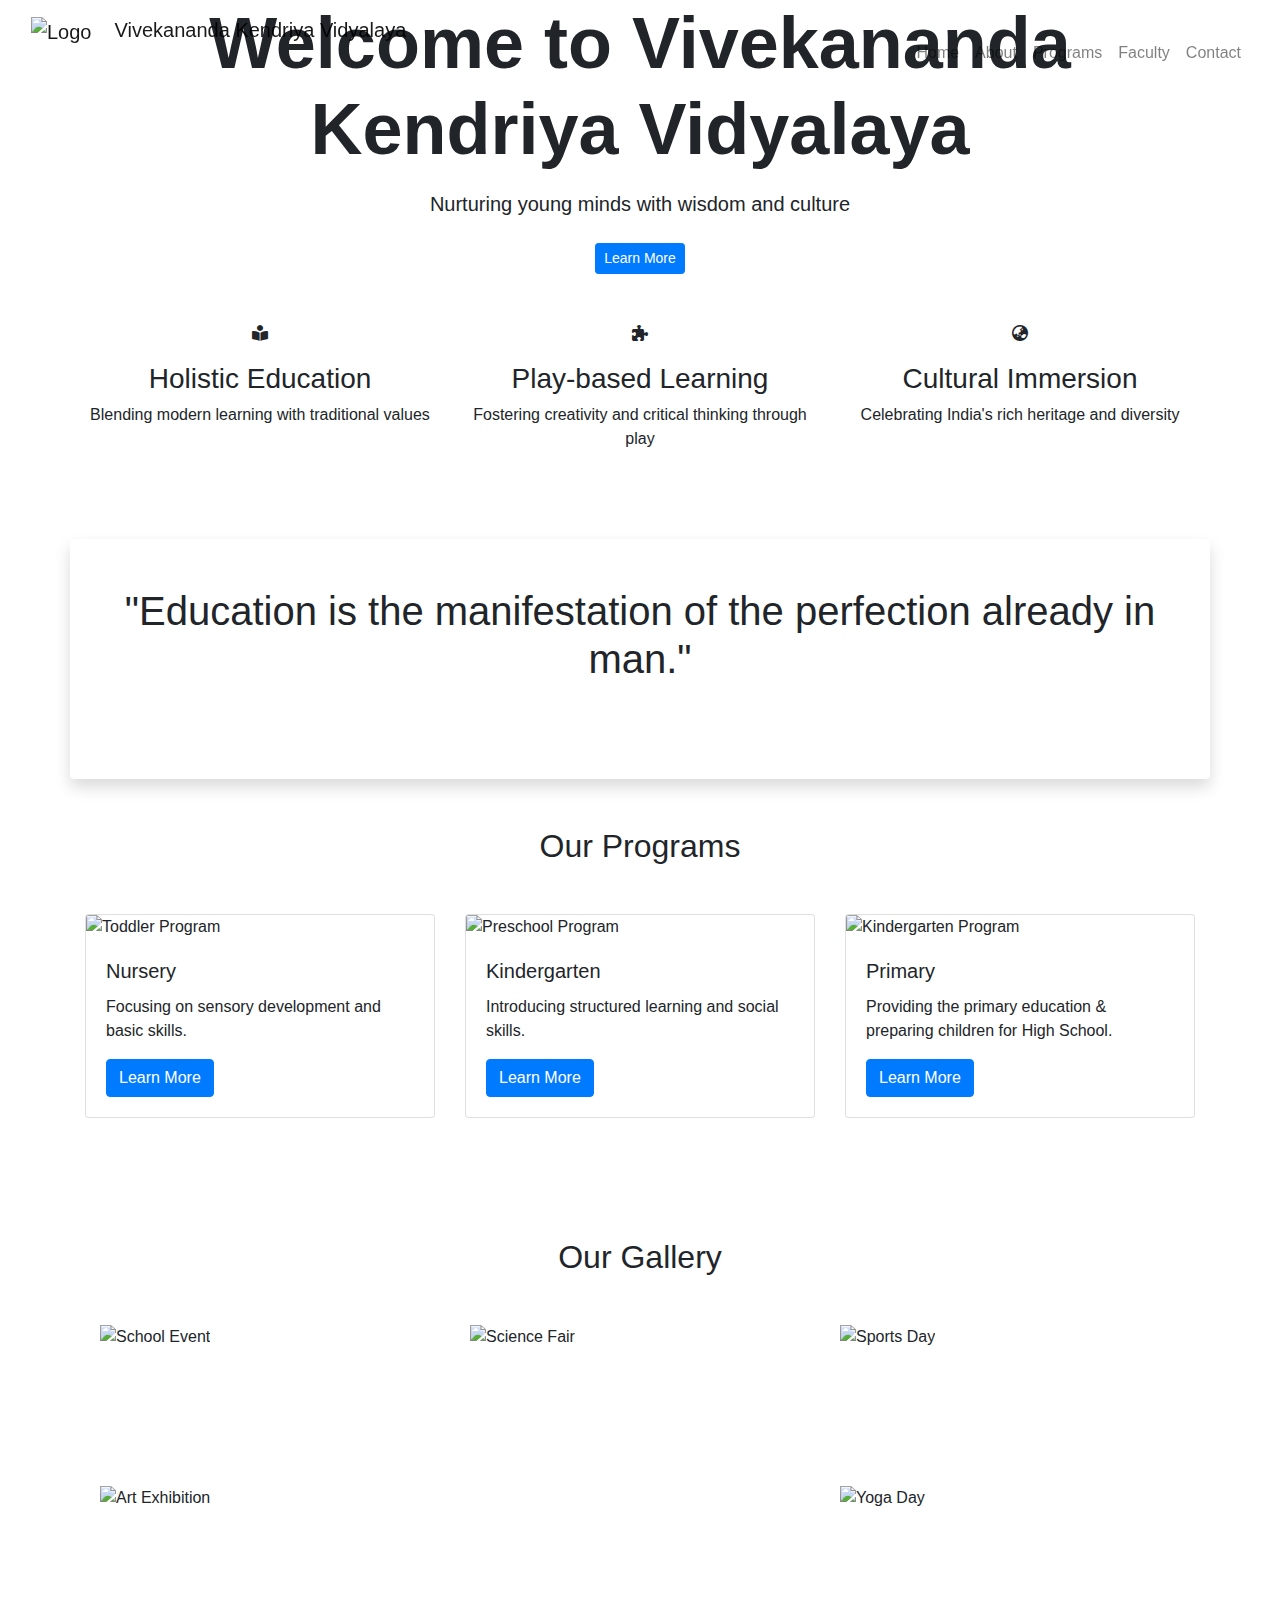
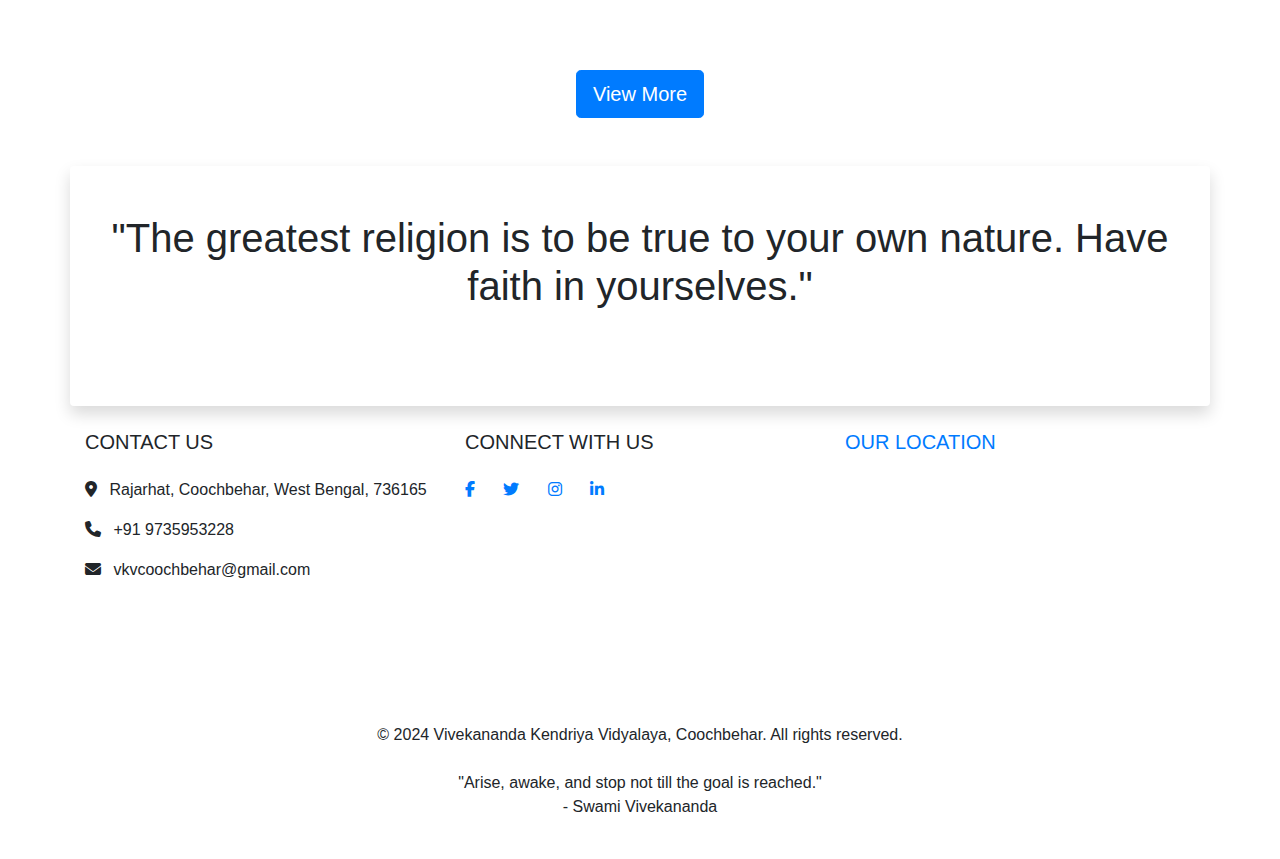
==== index.html @ 0ef0ac47 "first commit" ====
<!DOCTYPE html>
<html lang="en">

<head>
    <meta charset="UTF-8">
    <meta name="viewport" content="width=device-width, initial-scale=1.0">
    <title>Vivekananda Kendriya Vidyalaya</title>
    <link href="https://cdnjs.cloudflare.com/ajax/libs/font-awesome/6.4.0/css/all.min.css" rel="stylesheet">
    <link href="https://cdn.jsdelivr.net/npm/bootstrap@5.3.3/dist/css/bootstrap.min.css" rel="stylesheet"
        integrity="sha384-QWTKZyjpPEjISv5WaRU9OFeRpok6YctnYmDr5pNlyT2bRjXh0JMhjY6hW+ALEwIH" crossorigin="anonymous">
    <link href="https://stackpath.bootstrapcdn.com/bootstrap/4.5.2/css/bootstrap.min.css" rel="stylesheet">
    <link rel="stylesheet" href="homePageStyle.css">
</head>

<body>
    <nav class="navbar navbar-expand-lg navbar-light fixed-top">
        <div class="container-fluid">
            <a class="navbar-brand" href="#">
                <img src="img\logo.png" alt="Logo" width="70"
                    height="75" class="d-inline-block align-text-top me-2">
                <span class="align-middle">Vivekananda Kendriya Vidyalaya</span>
            </a>
            <button class="navbar-toggler" type="button" data-bs-toggle="collapse" data-bs-target="#navbarNav">
                <span class="navbar-toggler-icon"></span>
            </button>
            <div class="collapse navbar-collapse" id="navbarNav">
                <ul class="navbar-nav ms-auto">
                    <li class="nav-item"><a class="nav-link" href="#">Home</a></li>
                    <li class="nav-item"><a class="nav-link" href="#">About</a></li>
                    <li class="nav-item"><a class="nav-link" href="#">Programs</a></li>
                    <li class="nav-item"><a class="nav-link" href="#">Faculty</a></li>
                    <li class="nav-item"><a class="nav-link"
                            href="https://docs.google.com/forms/d/e/1FAIpQLSfdEMUhBcVV6BAJ_6VXH_jS7mNo1X9liN3u7EFNSKw43FBVNw/viewform">Contact</a>
                    </li>
                </ul>
            </div>
        </div>
    </nav>

    <header class="hero">
        <div class="container text-center">
            <h1 class="display-3 fw-bold mb-3">Welcome to Vivekananda Kendriya Vidyalaya</h1>
            <p class="lead mb-4">Nurturing young minds with wisdom and culture</p>
            <a href="#" class="btn btn-primary btn-sm">Learn More</a>
        </div>
    </header>

    <section class="features py-5">
        <div class="container">
            <div class="row">
                <div class="col-md-4 text-center mb-4">
                    <div class="feature-icon mb-3">
                        <i class="fas fa-book-reader"></i>
                    </div>
                    <h3>Holistic Education</h3>
                    <p>Blending modern learning with traditional values</p>
                </div>
                <div class="col-md-4 text-center mb-4">
                    <div class="feature-icon mb-3">
                        <i class="fas fa-puzzle-piece"></i>
                    </div>
                    <h3>Play-based Learning</h3>
                    <p>Fostering creativity and critical thinking through play</p>
                </div>
                <div class="col-md-4 text-center mb-4">
                    <div class="feature-icon mb-3">
                        <i class="fas fa-globe-asia"></i>
                    </div>
                    <h3>Cultural Immersion</h3>
                    <p>Celebrating India's rich heritage and diversity</p>
                </div>
            </div>
        </div>
    </section>

    <section class="container rounded shadow quote py-5">
        <div class="container text-center">
            <blockquote class="blockquote">
                <p class="mb-0 display-6">"Education is the manifestation of the perfection already in man."</p>
                <footer class="blockquote-footer text-white mt-2">Swami Vivekananda</footer>
            </blockquote>
        </div>
    </section>

    <section class="programs py-5">
        <div class="container">
            <h2 class="text-center mb-5">Our Programs</h2>
            <div class="row">
                <div class="col-md-4 mb-4">
                    <div class="card h-100">
                        <img src="img\cardPhoto1.avif" class="card-img-top" alt="Toddler Program">
                        <div class="card-body">
                            <h5 class="card-title">Nursery</h5>
                            <p class="card-text">Focusing on sensory development and basic skills.</p>
                            <a href="#" class="btn btn-primary">Learn More</a>
                        </div>
                    </div>
                </div>
                <div class="col-md-4 mb-4">
                    <div class="card h-100">
                        <img src="img\cardPhoto2.jpg" class="card-img-top" alt="Preschool Program">
                        <div class="card-body">
                            <h5 class="card-title">Kindergarten</h5>
                            <p class="card-text">Introducing structured learning and social skills.</p>
                            <a href="#" class="btn btn-primary">Learn More</a>
                        </div>
                    </div>
                </div>
                <div class="col-md-4 mb-4">
                    <div class="card h-100">
                        <img src="img\cardPhoto4.jpg" class="card-img-top" alt="Kindergarten Program">
                        <div class="card-body">
                            <h5 class="card-title">Primary</h5>
                            <p class="card-text">Providing the primary education & preparing children for High School.
                            </p>
                            <a href="#" class="btn btn-primary">Learn More</a>
                        </div>
                    </div>
                </div>
            </div>
        </div>
    </section>

    <section class="container gallery-section py-5">
        <div class="container">
            <h2 class="text-center mb-5">Our Gallery</h2>
            <div class="row g-4">
                <div class="col-md-6 col-lg-4">
                    <div class="gallery-item overflow-hidden h-100">
                        <img src="img\vkvPhoto4.jpg" class="img-fluid w-100 h-100 object-fit-cover" alt="School Event">
                        <div class="gallery-caption p-3">
                            <h5 class="text-white mb-2">Creative Learning</h5>
                            <p class="text-white-50 mb-0">Experiencing the creativity in simple arts.</p>
                        </div>
                    </div>
                </div>
                <div class="col-md-6 col-lg-4">
                    <div class="gallery-item overflow-hidden">
                        <img src="img\vkvPhoto2.jpg" class="img-fluid w-100" alt="Science Fair">
                        <div class="gallery-caption p-3">
                            <h5 class="text-white mb-2">Plantation</h5>
                            <p class="text-white-50 mb-0">Students encouraging plantation for green earth.</p>
                        </div>
                    </div>
                </div>
                <div class="col-md-6 col-lg-4">
                    <div class="gallery-item overflow-hidden">
                        <img src="img\vkvPhoto3.jpg" class="img-fluid w-100" alt="Sports Day">
                        <div class="gallery-caption p-3">
                            <h5 class="text-white mb-2">Outdoor activities</h5>
                            <p class="text-white-50 mb-0">Students taking part in nourishing the plant saplings.</p>
                        </div>
                    </div>
                </div>
                <div class="col-md-6 col-lg-8">
                    <div class="gallery-item overflow-hidden h-100">
                        <img src="img\vkvPhoto1.jpg" class="img-fluid w-100 h-100 object-fit-cover"
                            alt="Art Exhibition">
                        <div class="gallery-caption p-3">
                            <h5 class="text-white mb-2">We are Strong Together</h5>
                            <p class="text-white-50 mb-0">Togetherness is something which makes a institution more beautiful.</p>
                        </div>
                    </div>
                </div>
                <div class="col-md-6 col-lg-4">
                    <div class="gallery-item overflow-hidden h-100">
                        <img src="img\vkvPhoto5.jpg" class="img-fluid w-100 h-100 object-fit-cover" alt="Yoga Day">
                        <div class="gallery-caption p-3">
                            <h5 class="text-white mb-2">Guru Sraddha</h5>
                            <p class="text-white-50 mb-0">Students learning and practicing the importance of Guru in life.</p>
                        </div>
                    </div>
                </div>
            </div>
            <div class="text-center mt-5">
                <a href="#" class="btn btn-primary btn-lg">View More</a>
            </div>
        </div>
    </section>

    <section class="container rounded shadow quote1 py-5">
        <div class="container text-center">
            <blockquote class="blockquote">
                <p class="mb-0 display-6">"The greatest religion is to be true to your own nature. Have faith in
                    yourselves."</p>
                <footer class="blockquote-footer text-white mt-2">Swami Vivekananda</footer>
            </blockquote>
        </div>
    </section>

    <footer class="footer-section py-4">
        <div class="container">
            <div class="row">
                <div class="col-md-4 mb-4">
                    <h5 class="text-uppercase mb-4">Contact Us</h5>
                    <p><i class="fas fa-map-marker-alt me-2"></i> Rajarhat, Coochbehar, West Bengal, 736165</p>
                    <p><i class="fas fa-phone me-2"></i> +91 9735953228</p>
                    <p><i class="fas fa-envelope me-2"></i> vkvcoochbehar@gmail.com</p>
                </div>
                <div class="col-md-4 mb-4">
                    <h5 class="text-uppercase mb-4">Connect With Us</h5>
                    <div class="social-icons">
                        <a href="https://www.facebook.com/profile.php?id=61559350707038" class="me-4"><i
                                class="fab fa-facebook-f"></i></a>
                        <a href="#" class="me-4"><i class="fab fa-twitter"></i></a>
                        <a href="#" class="me-4"><i class="fab fa-instagram"></i></a>
                        <a href="#" class="me-4"><i class="fab fa-linkedin-in"></i></a>
                    </div>
                </div>
                <div class="col-md-4 mb-4">
                    <h5 class="text-uppercase mb-4"> <a href="https://maps.app.goo.gl/oTNBXMZjrWgiEyrx5">Our
                            Location</a> </h5>
                    <div class="embed-responsive embed-responsive-16by9 map-container">
                        <iframe
                            src="https://www.google.com/maps/embed?pb=!1m14!1m12!1m3!1d4059.470037043743!2d89.41846741569323!3d26.348734553423256!2m3!1f0!2f0!3f0!3m2!1i1024!2i768!4f13.1!5e1!3m2!1sen!2sin!4v1722759896522!5m2!1sen!2sin"
                            width="100%" height="200" style="border:0;" allowfullscreen="true" loading="lazy"></iframe>
                    </div>
                </div>
            </div>
        </div>
        <div class="footer-bottom mt-4">
            <div class="container">
                <div class="row">
                    <div class=" text-center">
                        <p class="mb-0">&copy; 2024 Vivekananda Kendriya Vidyalaya, Coochbehar. All rights reserved.</p>
                        <br>
                        <p>"Arise, awake, and stop not till the goal is reached." <br> - Swami Vivekananda</p>
                    </div>
                </div>
            </div>
        </div>
    </footer>

    <script src="https://cdnjs.cloudflare.com/ajax/libs/bootstrap/5.3.0/js/bootstrap.bundle.min.js"></script>
    <script src="https://code.jquery.com/jquery-3.5.1.slim.min.js"></script>
    <script src="https://cdn.jsdelivr.net/npm/@popperjs/core@2.9.2/dist/umd/popper.min.js"></script>
    <script src="https://stackpath.bootstrapcdn.com/bootstrap/4.5.2/js/bootstrap.min.js"></script>

</body>

</html>
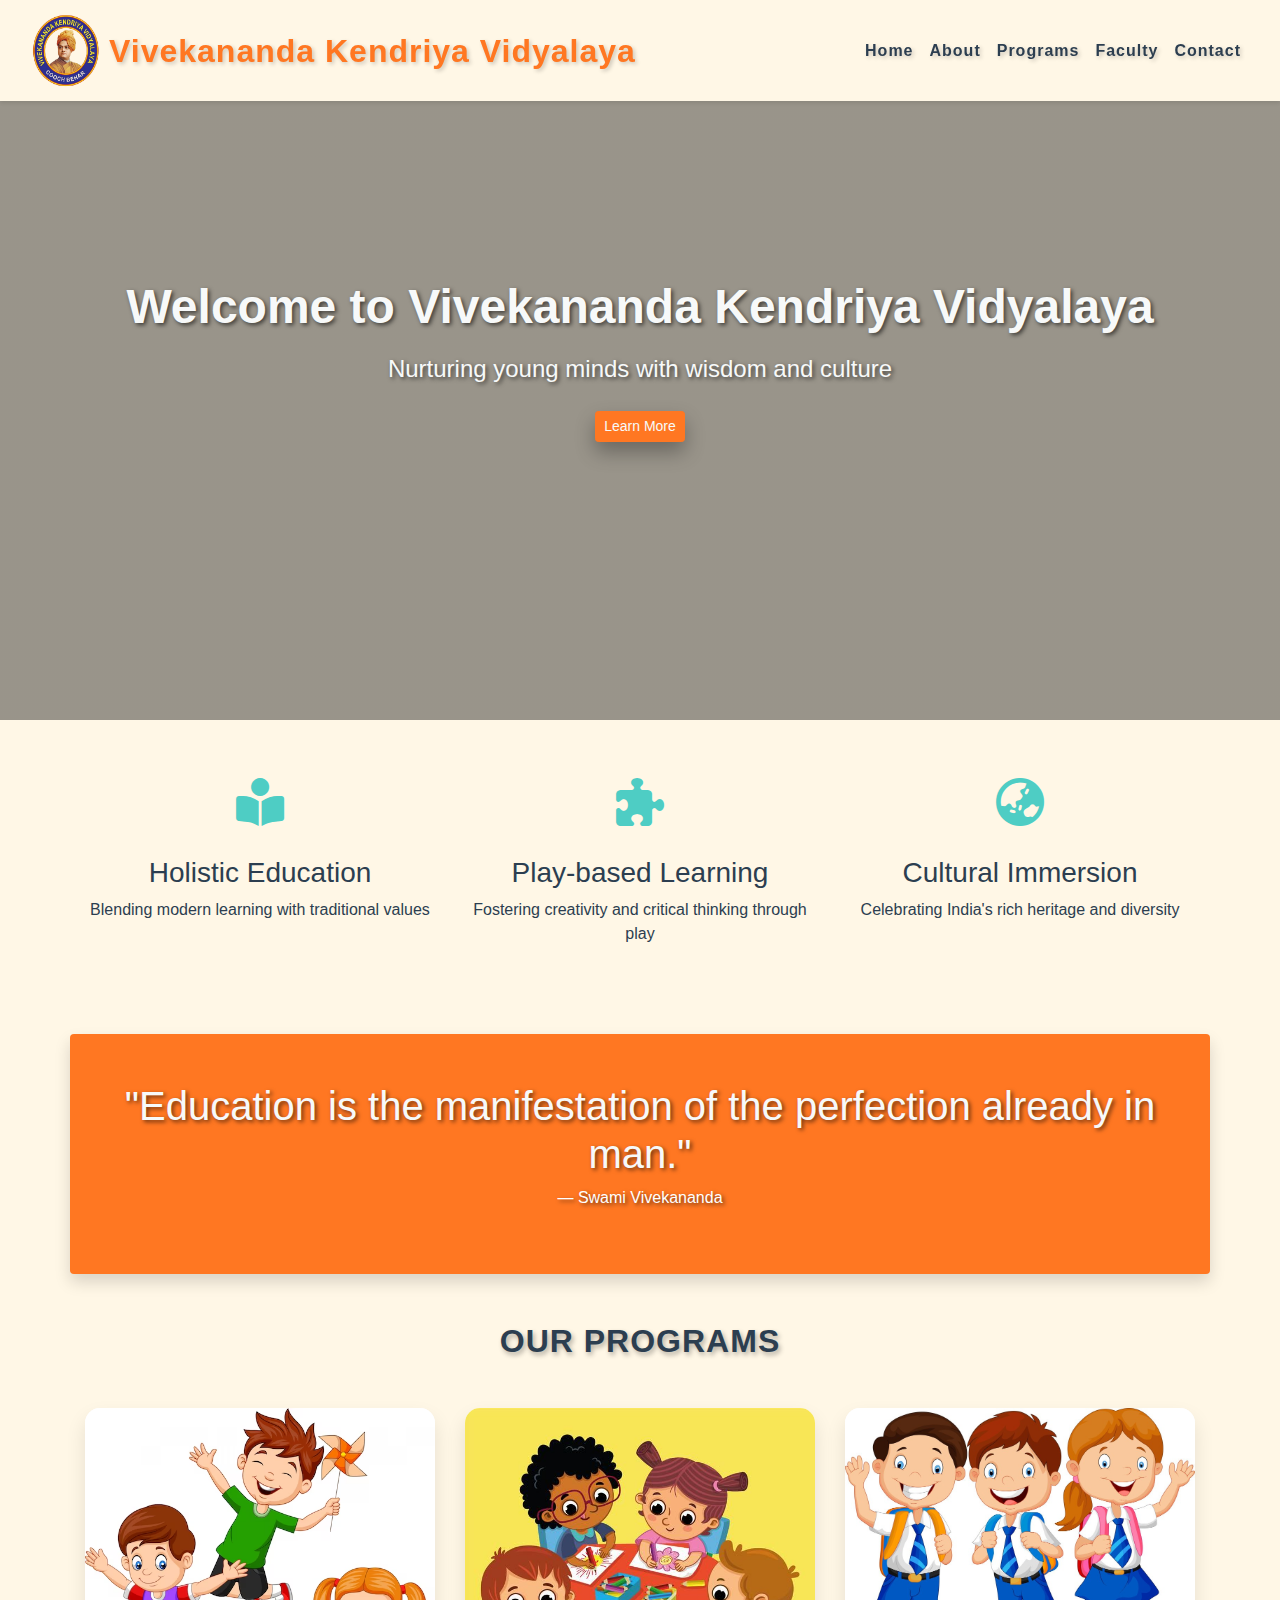
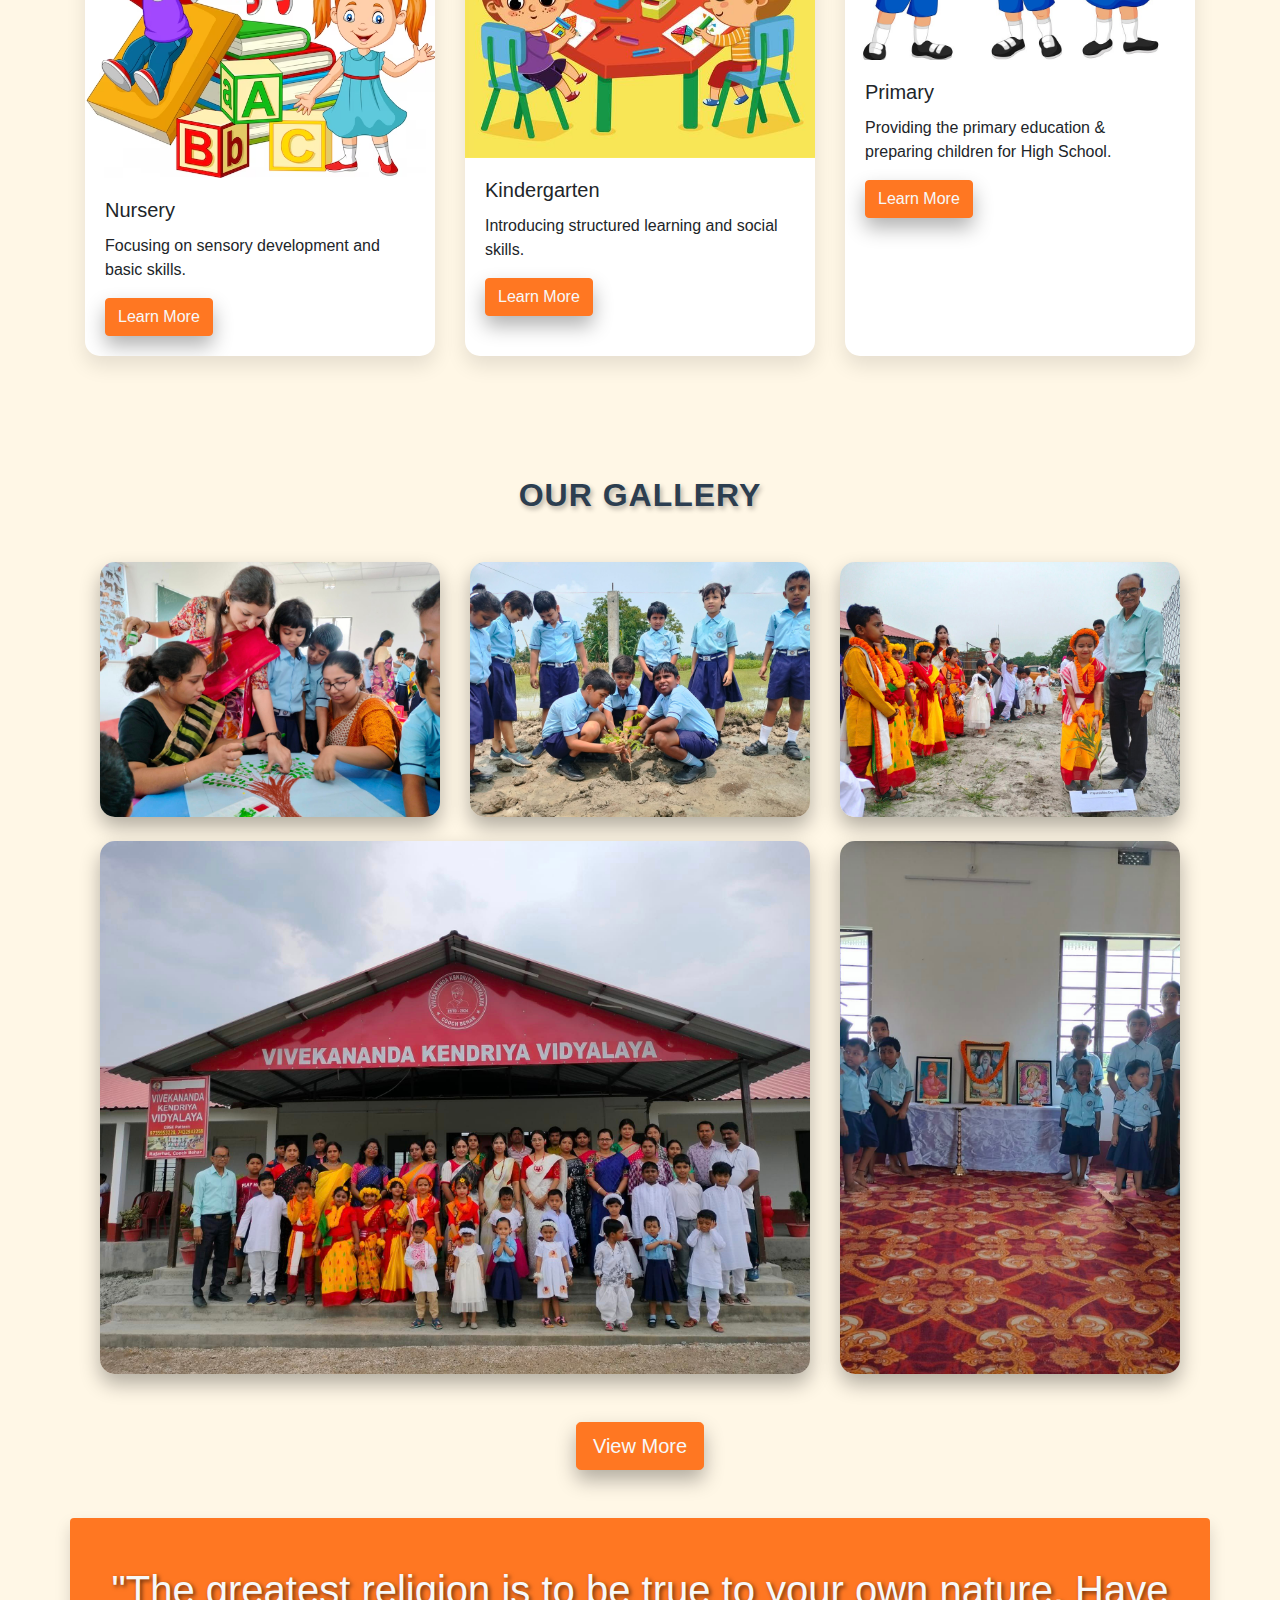
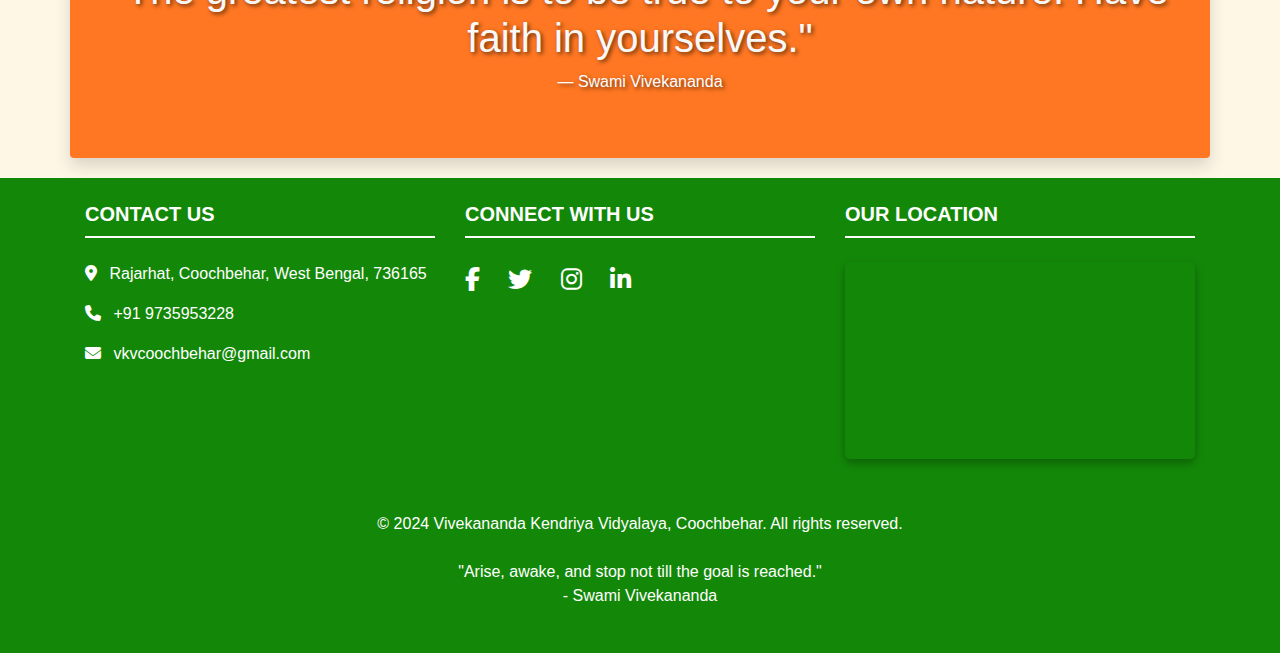
==== commit 2c5cf56e: "responsive improvement" ====
--- a/index.html
+++ b/index.html
@@ -20,7 +20,7 @@
                     height="75" class="d-inline-block align-text-top me-2">
                 <span class="align-middle">Vivekananda Kendriya Vidyalaya</span>
             </a>
-            <button class="navbar-toggler" type="button" data-bs-toggle="collapse" data-bs-target="#navbarNav">
+            <button class="navbar-toggler" type="button" data-bs-toggle="collapse" data-bs-target="#navbarNav" aria-controls="navbarNav" aria-expanded="false" aria-label="Toggle navigation">
                 <span class="navbar-toggler-icon"></span>
             </button>
             <div class="collapse navbar-collapse" id="navbarNav">
--- a/homePageStyle.css
+++ b/homePageStyle.css
@@ -0,0 +1,325 @@
+:root {
+    --primary-color: #FF7722;
+    --secondary-color: #4ECDC4;
+    --accent-color: #FFA07A;
+    --dark-color: #2C3E50;
+    --light-color: #F7F9F9;
+    --background-color: #FFF7E6;
+    --saffron-color: #FF9933;
+    --saffron-dark: #E68A00;
+    --saffron-light: #FFB366;
+    --gradient-color: #FF7722;
+    --gradient-light-color: #FFAA77;
+    --background-green: #138808;
+}
+
+body {
+    font-family: 'Poppins', sans-serif;
+    color: var(--dark-color);
+    background-color: var(--background-color);
+}
+
+.navbar {
+    background-color: var(--background-color);
+    box-shadow: 0 2px 4px rgba(0, 0, 0, .1);
+}
+
+.navbar-brand {
+    font-weight: bold;
+    font-size: xx-large;
+    color: var(--primary-color) !important;
+    display: flex;
+    align-items: center;
+    text-shadow: 2px 2px 4px rgba(0, 0, 0, 0.2);
+    letter-spacing: 1px;
+}
+
+.nav-link {
+    color: var(--dark-color) !important;
+    font-weight: 700;
+    text-shadow: 2px 2px 4px rgba(0, 0, 0, 0.2);
+    letter-spacing: 1px;
+}
+
+.nav-link:hover {
+    color: var(--primary-color) !important;
+}
+
+.hero {
+    background: linear-gradient(rgba(0, 0, 0, 0.4), rgba(0, 0, 0, 0.4)), url('https://yogavani.info/wp-content/uploads/2021/06/Vivekananda-Rock-Memorial-Vivekananda-Kendra.jpg') no-repeat center center;
+    background-size: cover;
+    color: var(--light-color);
+    height: 80vh;
+    display: flex;
+    align-items: center;
+    justify-content: center;
+    text-align: center;
+    padding: 20px;
+}
+
+.hero h1 {
+    font-size: 3rem;
+    text-shadow: 2px 2px 4px rgba(0, 0, 0, 0.6);
+}
+
+.hero p {
+    font-size: 1.5rem;
+    text-shadow: 2px 2px 4px rgba(0, 0, 0, 0.6);
+}
+
+.feature-icon {
+    font-size: 3rem;
+    color: var(--secondary-color);
+}
+
+.quote {
+    background-color: var(--primary-color);
+    color: var(--light-color);
+    text-shadow: 2px 2px 4px rgba(0, 0, 0, 0.6);
+    box-shadow: 0 10px 20px rgba(0, 0, 0, 0.1);
+}
+
+.quote1 {
+    background-color: var(--primary-color);
+    color: var(--light-color);
+    text-shadow: 2px 2px 4px rgba(0, 0, 0, 0.6);
+    box-shadow: 0 10px 20px rgba(0, 0, 0, 0.1);
+    margin-bottom: 20px;
+}
+
+/* .quote1 footer {
+    color: var(--primary-color);
+} */
+
+.programs h2 {
+    font-size: 2.0rem;
+    font-weight: bold;
+    text-transform: uppercase;
+    letter-spacing: 1px;
+    margin-bottom: 2rem;
+    text-shadow: 2px 3px 5px rgba(0, 0, 0, 0.3);
+}
+
+.card {
+    border: none;
+    border-radius: 15px;
+    overflow: hidden;
+    transition: all 0.3s ease;
+    box-shadow: 0 10px 20px rgba(0, 0, 0, 0.1);
+}
+
+.card:hover {
+    transform: translateY(-10px);
+    box-shadow: 0 10px 20px rgba(0, 0, 0, 0.3);
+}
+
+.btn-primary {
+    background-color: var(--primary-color);
+    border-color: var(--primary-color);
+    color: #F7F9F9;
+    box-shadow: 0 10px 20px rgba(0, 0, 0, 0.3);
+}
+
+.btn-primary:hover {
+    background-color: var(--light-color);
+    border-color: var(--accent-color);
+    color: var(--primary-color);
+}
+
+.gallery-section h2 {
+    font-size: 2.0rem;
+    font-weight: bold;
+    text-transform: uppercase;
+    letter-spacing: 1px;
+    margin-bottom: 2rem;
+    text-shadow: 2px 3px 5px rgba(0, 0, 0, 0.3);
+}
+
+.gallery-item {
+    position: relative;
+    transition: transform 0.3s ease-in-out;
+    box-shadow: 0 10px 20px rgba(0, 0, 0, 0.3);
+    border-radius: 15px;
+}
+
+.gallery-item:hover {
+    transform: translateY(-5px);
+}
+
+.gallery-caption {
+    position: absolute;
+    bottom: 0;
+    left: 0;
+    right: 0;
+    background: rgba(0, 0, 0, 0.7);
+    transition: opacity 0.3s ease-in-out;
+    opacity: 0;
+}
+
+.gallery-item:hover .gallery-caption {
+    opacity: 1;
+}
+
+.object-fit-cover {
+    object-fit: cover;
+}
+
+/* .footer {
+    background-color: #138808;
+    color: white;
+} */
+
+/* footer */
+.footer-section {
+    background-color: var(--background-green);
+    color: #ffffff;
+}
+
+.footer-section h5 {
+    color: #ffffff;
+    font-weight: bold;
+    border-bottom: 2px solid #ffffff;
+    padding-bottom: 10px;
+    margin-bottom: 20px;
+}
+
+.footer-section p,
+.footer-section a {
+    color: #ffffff;
+}
+
+.social-icons a {
+    font-size: 1.5rem;
+    transition: color 0.3s ease;
+}
+
+.social-icons a:hover {
+    color: var(--saffron-dark);
+}
+
+.btn-outline-light:hover {
+    background-color: #ffffff;
+    color: var(--saffron-color);
+}
+
+.map-container {
+    border-radius: 5px;
+    box-shadow: 0 4px 10px rgba(0, 0, 0, 0.3);
+}
+
+.footer-bottom {
+    background-color: var(--background-green);
+    padding: 5px 0;
+}
+
+/* Ensure responsiveness */
+/* @media (max-width: 768px) {
+    .footer-bottom .text-md-end {
+        text-align: left !important;
+        margin-top: 10px;
+    }
+} */
+
+@media (max-width: 768px) {
+    .hero {
+        height: auto;
+        min-height: 60vh;
+        padding: 60px 20px;
+    }
+
+    .hero h1 {
+        font-size: 2rem;
+    }
+
+    .hero p {
+        font-size: 1.2rem;
+    }
+
+    .navbar {
+        padding-top: 0.5rem;
+        padding-bottom: 0.5rem;
+    }
+
+    .navbar > .container-fluid {
+        flex-wrap: nowrap;
+    }
+
+    .navbar-brand {
+        font-size: 1.25rem;
+        align-items: center;
+        white-space: nowrap;
+        overflow: hidden;
+        text-overflow: ellipsis;
+        max-width: calc(100% - 60px); /* Adjust as needed */
+    }
+
+    .navbar-brand img {
+        width: 45px;
+        height: 50px;
+        margin-bottom: 8px;
+        margin-right: 8px;
+    }
+
+    .navbar-nav .nav-item .nav-link {
+        font-size: 0.875rem;
+        margin-left: 0;
+        margin-right: 0;
+        padding: 0.5rem;
+        text-align: center;
+    }
+
+    .navbar-brand span {
+        font-size: 1rem;
+    }
+
+    .navbar-nav {
+        text-align: center;
+    }
+
+    .navbar-toggler {
+        border: none;
+    }
+
+    .navbar-toggler:focus {
+        box-shadow: none;
+    }
+}
+
+@media (max-width: 576px) {
+    .navbar-brand {
+        font-size: 1rem;
+        max-width: calc(100% - 50px); /* Adjust as needed */
+    }
+
+    .navbar-brand img {
+        width: 40px;
+        height: 44px;
+        margin-right: 6px;
+    }
+
+    .navbar-brand span {
+        font-size: 0.9rem;
+    }
+
+    .navbar-toggler {
+        padding: 0.2rem 0.4rem;
+        font-size: 0.9rem;
+    }
+}
+
+@media (max-width: 350px) {
+    .navbar-brand {
+        font-size: 0.8rem;
+    }
+
+    .navbar-brand span {
+        font-size: 0.75rem;
+    }
+}
+
+/* Ensure the hero image scales properly */
+.hero {
+    background-position: center center;
+    background-repeat: no-repeat;
+    background-size: cover;
+}